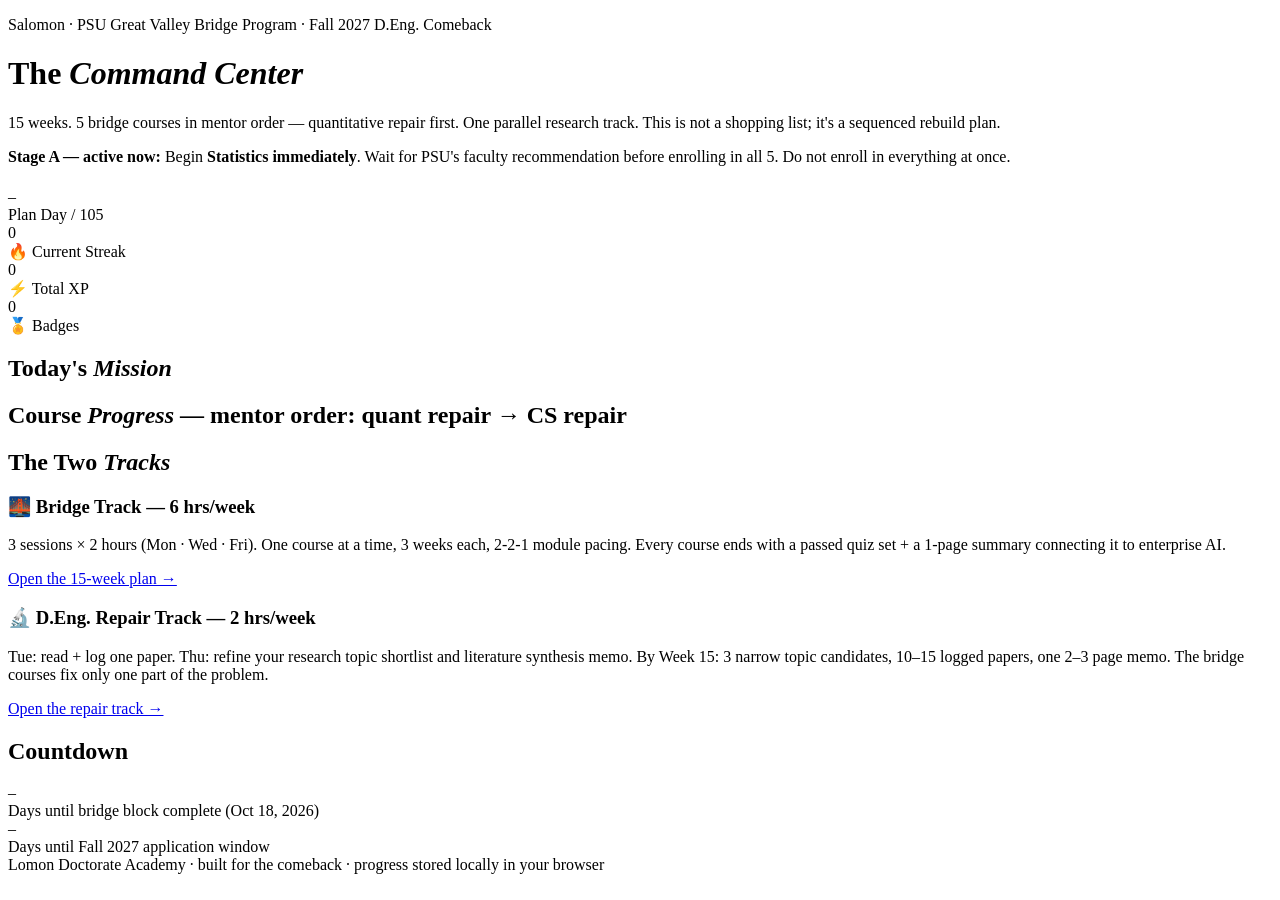
==== index.html @ 09ba7eee "Add files via upload" ====
<!DOCTYPE html>
<html lang="en">
<head>
<meta charset="UTF-8">
<meta name="viewport" content="width=device-width, initial-scale=1.0">
<title>Lomon Doctorate Academy — Command Center</title>
<link rel="preconnect" href="https://fonts.googleapis.com">
<link href="https://fonts.googleapis.com/css2?family=Fraunces:ital,wght@0,400;0,600;1,500&family=Space+Grotesk:wght@400;500;700&display=swap" rel="stylesheet">
<link rel="stylesheet" href="css/style.css">
</head>
<body>
<nav id="nav"></nav>
<main>
  <p class="kicker">Salomon · PSU Great Valley Bridge Program · Fall 2027 D.Eng. Comeback</p>
  <h1>The <em>Command Center</em></h1>
  <p class="sub">15 weeks. 5 bridge courses in mentor order — quantitative repair first. One parallel research track. This is not a shopping list; it's a sequenced rebuild plan.</p>

  <div class="banner" id="stageBanner">
    <b>Stage A — active now:</b> Begin <b>Statistics immediately</b>. Wait for PSU's faculty recommendation before enrolling in all 5. Do not enroll in everything at once.
  </div>

  <div class="grid grid-4" style="margin-top:22px">
    <div class="card stat-card"><div class="big" id="stDay">–</div><div class="lbl">Plan Day / 105</div></div>
    <div class="card stat-card"><div class="big" id="stStreak">0</div><div class="lbl">🔥 Current Streak</div></div>
    <div class="card stat-card"><div class="big" id="stXp">0</div><div class="lbl">⚡ Total XP</div></div>
    <div class="card stat-card"><div class="big" id="stBadges">0</div><div class="lbl">🏅 Badges</div></div>
  </div>

  <h2>Today's <em>Mission</em></h2>
  <div class="card" id="todayCard"></div>

  <h2>Course <em>Progress</em> <span class="small">— mentor order: quant repair → CS repair</span></h2>
  <div class="grid grid-3" id="courseRings"></div>

  <h2>The Two <em>Tracks</em></h2>
  <div class="grid grid-2">
    <div class="card">
      <h3>🌉 Bridge Track — 6 hrs/week</h3>
      <p class="small">3 sessions × 2 hours (Mon · Wed · Fri). One course at a time, 3 weeks each, 2-2-1 module pacing. Every course ends with a passed quiz set + a 1-page summary connecting it to enterprise AI.</p>
      <div style="margin-top:12px"><a class="btn small" href="plan.html">Open the 15-week plan →</a></div>
    </div>
    <div class="card">
      <h3>🔬 D.Eng. Repair Track — 2 hrs/week</h3>
      <p class="small">Tue: read + log one paper. Thu: refine your research topic shortlist and literature synthesis memo. By Week 15: 3 narrow topic candidates, 10–15 logged papers, one 2–3 page memo. The bridge courses fix only one part of the problem.</p>
      <div style="margin-top:12px"><a class="btn small teal" href="research.html">Open the repair track →</a></div>
    </div>
  </div>

  <h2>Countdown</h2>
  <div class="grid grid-2">
    <div class="card stat-card"><div class="big" id="cdBridge">–</div><div class="lbl">Days until bridge block complete (Oct 18, 2026)</div></div>
    <div class="card stat-card"><div class="big" id="cdApp">–</div><div class="lbl">Days until Fall 2027 application window</div></div>
  </div>

  <footer>Lomon Doctorate Academy · built for the comeback · progress stored locally in your browser</footer>
</main>

<script src="js/data.js"></script>
<script src="js/app.js"></script>
<script>
function ring(color, pct, label, sub, href) {
  const r = 40, circ = 2 * Math.PI * r, off = circ * (1 - pct);
  return `<a class="card" href="${href}" style="text-align:center;color:var(--ink);text-decoration:none">
    <div class="ring">
      <svg width="92" height="92"><circle cx="46" cy="46" r="${r}" stroke="var(--bg2)" stroke-width="8" fill="none"/>
      <circle cx="46" cy="46" r="${r}" stroke="${color}" stroke-width="8" fill="none" stroke-linecap="round"
        stroke-dasharray="${circ}" stroke-dashoffset="${off}"/></svg>
      <div class="pct">${Math.round(pct*100)}%</div>
    </div>
    <div style="margin-top:8px;font-weight:600;font-size:.9rem">${label}</div>
    <div class="small">${sub}</div></a>`;
}

function onStateChange() { render(); }

function render() {
  const s = STATE;
  const t = todayDayNumber();
  document.getElementById("stDay").textContent = t < 1 ? `T−${1-t}` : (t > TOTAL_DAYS ? "Done" : t);
  document.getElementById("stStreak").textContent = currentStreak(s);
  document.getElementById("stXp").textContent = totalXP(s).toLocaleString();
  document.getElementById("stBadges").textContent = earnedBadges(s).length + " / " + BADGES.length;

  // course rings
  document.getElementById("courseRings").innerHTML = COURSES.map(c =>
    ring(c.color, courseProgress(s, c.id), `${c.icon} ${c.code}`, `${c.name} · ${c.weeks}`, "courses.html#" + c.id)
  ).join("");

  // today's mission
  const tc = document.getElementById("todayCard");
  if (t < 1) {
    tc.innerHTML = `<h3>Plan starts ${fmtDateLong(START_DATE)}</h3>
      <p class="small">Pre-flight: enroll in <b>MATH 2350 Statistics</b> ($150 + $64 zyBook), email PSU for the faculty bridge-course recommendation, and set up your notes doc. Then Day 1 begins.</p>`;
  } else if (t > TOTAL_DAYS) {
    tc.innerHTML = `<h3>🎓 The 15-week block is over.</h3><p class="small">Move to the Nov–Dec 2026 phase of the roadmap: narrow 3 topics to 1 and expand your memo into a full literature review. See the D.Eng. Repair page.</p>`;
  } else {
    const wk = WEEKS[Math.floor((t - 1) / 7)];
    const wd = (t - 1) % 7;
    const tasks = dayTasks(wk, wd);
    const done = !!s.days[t];
    tc.innerHTML = `
      <div style="display:flex;justify-content:space-between;flex-wrap:wrap;gap:10px;align-items:center">
        <h3>Day ${t} · Week ${wk.n} · ${fmtDateLong(dateOfDay(t))}</h3>
        <span class="pill gold">${wk.phase}</span>
      </div>
      <p class="small" style="margin:4px 0 10px">${wk.theme}</p>
      <ul class="day-tasks">${tasks.map(x => `<li>▸ ${x}</li>`).join("")}</ul>
      <div style="margin-top:14px">
        <button class="btn ${done ? "ghost" : ""}" onclick="commit(s => s.days[${t}] = ${done ? "false" : "true"})">
          ${done ? "↺ Un-mark today" : "✅ Mark Day " + t + " complete (+" + XP.day + " XP)"}
        </button>
        <a class="btn ghost" style="margin-left:8px" href="plan.html#w${wk.n}">See full week</a>
      </div>`;
  }

  // countdowns
  const now = new Date().setHours(0,0,0,0);
  const end = dateOfDay(TOTAL_DAYS).getTime();
  document.getElementById("cdBridge").textContent = Math.max(0, Math.ceil((end - now)/86400000));
  document.getElementById("cdApp").textContent = Math.max(0, Math.ceil((REAPPLY_DATE - now)/86400000));
}
document.addEventListener("DOMContentLoaded", render);
</script>
</body>
</html>
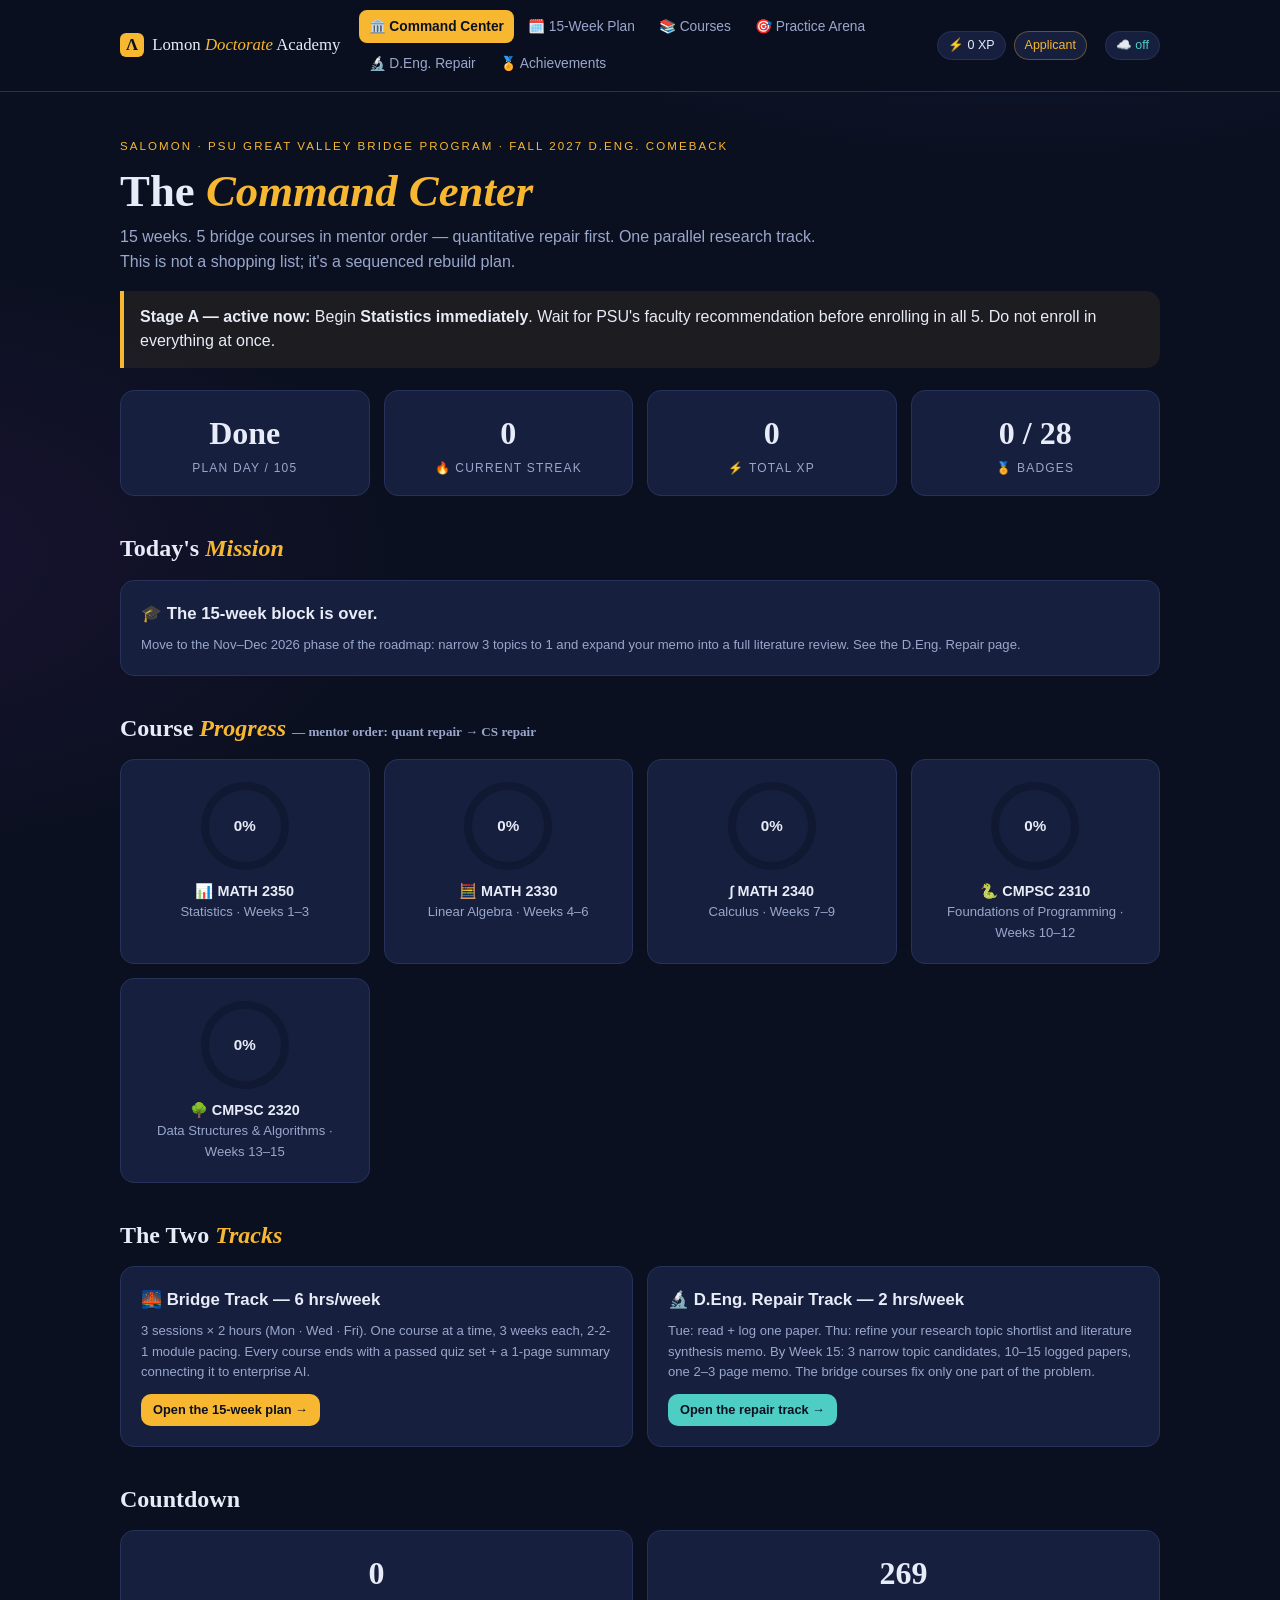
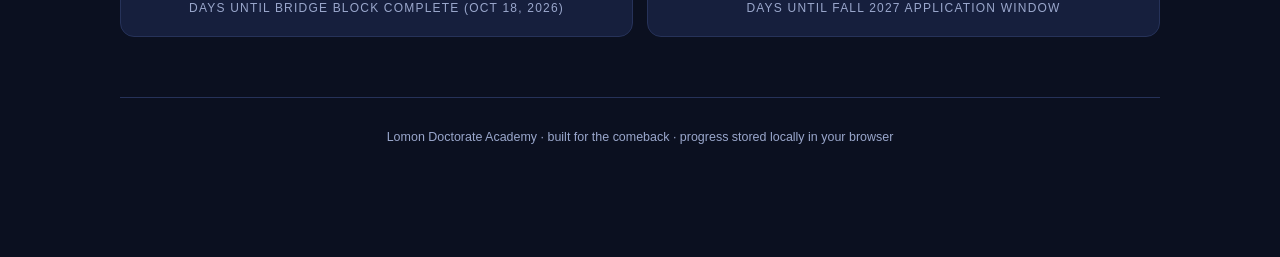
==== commit b2767f8f: "Add files via upload" ====
--- a/index.html
+++ b/index.html
@@ -57,6 +57,7 @@
 
 <script src="js/data.js"></script>
 <script src="js/app.js"></script>
+<script src="js/sync.js"></script>
 <script>
 function ring(color, pct, label, sub, href) {
   const r = 40, circ = 2 * Math.PI * r, off = circ * (1 - pct);
--- a/css/style.css
+++ b/css/style.css
@@ -0,0 +1,183 @@
+/* ============================================================
+   LOMON DOCTORATE ACADEMY — theme
+   ============================================================ */
+:root {
+  --bg: #0b1020;
+  --bg2: #111832;
+  --card: #161f3d;
+  --card2: #1c2750;
+  --line: #263259;
+  --ink: #e8ecf8;
+  --ink-dim: #9aa7cc;
+  --gold: #f7b731;
+  --teal: #4ecdc4;
+  --violet: #a55eea;
+  --red: #fc5c65;
+  --blue: #45aaf2;
+  --ok: #2ecc71;
+  --radius: 14px;
+  --font-display: "Fraunces", Georgia, serif;
+  --font-body: "Space Grotesk", -apple-system, "Segoe UI", sans-serif;
+}
+* { box-sizing: border-box; margin: 0; padding: 0; }
+html { scroll-behavior: smooth; }
+body {
+  background:
+    radial-gradient(1200px 600px at 80% -10%, #1b2a5e66 0%, transparent 60%),
+    radial-gradient(900px 500px at -10% 30%, #3b1b5e44 0%, transparent 60%),
+    var(--bg);
+  color: var(--ink);
+  font-family: var(--font-body);
+  min-height: 100vh;
+  line-height: 1.55;
+}
+main { max-width: 1080px; margin: 0 auto; padding: 28px 20px 90px; }
+a { color: var(--teal); text-decoration: none; }
+a:hover { text-decoration: underline; }
+
+/* ---------- nav ---------- */
+#nav { position: sticky; top: 0; z-index: 50; background: #0b1020ee; backdrop-filter: blur(8px); border-bottom: 1px solid var(--line); }
+.nav-inner { max-width: 1080px; margin: 0 auto; padding: 10px 20px; display: flex; align-items: center; gap: 18px; flex-wrap: wrap; }
+.brand { font-family: var(--font-display); font-size: 1.05rem; color: var(--ink); white-space: nowrap; }
+.brand em { color: var(--gold); font-style: italic; }
+.brand-mark { display: inline-block; background: var(--gold); color: #0b1020; border-radius: 6px; width: 24px; height: 24px; text-align: center; line-height: 24px; font-weight: 700; margin-right: 4px; }
+.nav-links { display: flex; gap: 4px; flex-wrap: wrap; flex: 1; }
+.nav-links a { color: var(--ink-dim); padding: 6px 10px; border-radius: 8px; font-size: .86rem; white-space: nowrap; }
+.nav-links a:hover { color: var(--ink); background: var(--card); text-decoration: none; }
+.nav-links a.active { color: #0b1020; background: var(--gold); font-weight: 600; }
+.nav-xp { display: flex; gap: 8px; align-items: center; }
+.xp-chip, .lvl-chip { font-size: .78rem; padding: 4px 10px; border-radius: 999px; border: 1px solid var(--line); background: var(--card); }
+.lvl-chip { color: var(--gold); border-color: #f7b73155; }
+.nav-toggle { display: none; background: none; border: 1px solid var(--line); color: var(--ink); border-radius: 8px; padding: 4px 10px; font-size: 1rem; cursor: pointer; }
+@media (max-width: 860px) {
+  .nav-toggle { display: block; margin-left: auto; }
+  .nav-links, .nav-xp { display: none; width: 100%; }
+  #nav.open .nav-links { display: flex; }
+  #nav.open .nav-xp { display: flex; }
+}
+
+/* ---------- typography ---------- */
+h1 { font-family: var(--font-display); font-weight: 600; font-size: clamp(1.9rem, 4vw, 2.8rem); line-height: 1.15; margin: 10px 0 8px; }
+h1 em { color: var(--gold); font-style: italic; }
+h2 { font-family: var(--font-display); font-size: 1.5rem; margin: 34px 0 12px; }
+h2 em { color: var(--gold); font-style: italic; }
+h3 { font-size: 1.05rem; margin-bottom: 8px; }
+.kicker { text-transform: uppercase; letter-spacing: .18em; font-size: .72rem; color: var(--gold); margin-top: 18px; }
+.sub { color: var(--ink-dim); max-width: 720px; }
+.small { font-size: .82rem; color: var(--ink-dim); }
+
+/* ---------- cards & layout ---------- */
+.card { background: var(--card); border: 1px solid var(--line); border-radius: var(--radius); padding: 20px; }
+.grid { display: grid; gap: 14px; }
+.grid-2 { grid-template-columns: repeat(auto-fit, minmax(300px, 1fr)); }
+.grid-3 { grid-template-columns: repeat(auto-fit, minmax(230px, 1fr)); }
+.grid-4 { grid-template-columns: repeat(auto-fit, minmax(170px, 1fr)); }
+.stat-card { text-align: center; padding: 18px 10px; }
+.stat-card .big { font-size: 2rem; font-weight: 700; font-family: var(--font-display); }
+.stat-card .lbl { font-size: .75rem; color: var(--ink-dim); text-transform: uppercase; letter-spacing: .1em; }
+.banner { border-left: 4px solid var(--gold); background: #f7b73112; padding: 14px 16px; border-radius: 0 var(--radius) var(--radius) 0; margin: 16px 0; }
+.banner.red { border-color: var(--red); background: #fc5c6512; }
+.banner.teal { border-color: var(--teal); background: #4ecdc412; }
+
+/* ---------- progress bars & rings ---------- */
+.bar { height: 10px; background: var(--bg2); border-radius: 999px; overflow: hidden; border: 1px solid var(--line); }
+.bar > i { display: block; height: 100%; border-radius: 999px; background: linear-gradient(90deg, var(--teal), var(--gold)); transition: width .5s ease; }
+.ring { position: relative; width: 92px; height: 92px; margin: 0 auto; }
+.ring svg { transform: rotate(-90deg); }
+.ring .pct { position: absolute; inset: 0; display: flex; align-items: center; justify-content: center; font-weight: 700; font-size: .95rem; }
+
+/* ---------- buttons & inputs ---------- */
+.btn { display: inline-block; background: var(--gold); color: #0b1020; font-weight: 600; border: none; border-radius: 10px; padding: 10px 18px; cursor: pointer; font-family: var(--font-body); font-size: .92rem; }
+.btn:hover { filter: brightness(1.1); }
+.btn.ghost { background: transparent; color: var(--ink); border: 1px solid var(--line); }
+.btn.small { padding: 6px 12px; font-size: .8rem; }
+.btn.teal { background: var(--teal); }
+.btn.danger { background: transparent; border: 1px solid var(--red); color: var(--red); }
+input[type="text"], input[type="number"], input[type="url"], textarea, select {
+  background: var(--bg2); border: 1px solid var(--line); color: var(--ink); border-radius: 8px;
+  padding: 8px 10px; font-family: var(--font-body); font-size: .9rem; width: 100%;
+}
+textarea { resize: vertical; min-height: 70px; }
+input:focus, textarea:focus, select:focus { outline: 2px solid #f7b73166; }
+
+/* ---------- checkable rows ---------- */
+.task { display: flex; gap: 10px; align-items: flex-start; padding: 8px 10px; border-radius: 8px; }
+.task:hover { background: var(--bg2); }
+.task input { margin-top: 4px; accent-color: var(--gold); width: 16px; height: 16px; flex-shrink: 0; }
+.task.done label { color: var(--ink-dim); text-decoration: line-through; }
+.task label { cursor: pointer; font-size: .92rem; }
+
+/* ---------- week / day cards ---------- */
+.week-card { border: 1px solid var(--line); border-radius: var(--radius); overflow: hidden; margin-bottom: 14px; background: var(--card); }
+.week-head { display: flex; align-items: center; gap: 12px; padding: 14px 18px; cursor: pointer; background: var(--card2); flex-wrap: wrap; }
+.week-head:hover { filter: brightness(1.08); }
+.week-num { font-family: var(--font-display); font-size: 1.2rem; color: var(--gold); white-space: nowrap; }
+.week-theme { flex: 1; font-size: .92rem; min-width: 200px; }
+.week-meta { font-size: .75rem; color: var(--ink-dim); white-space: nowrap; }
+.week-body { display: none; padding: 8px 12px 16px; }
+.week-card.open .week-body { display: block; }
+.day-row { border-top: 1px solid var(--line); padding: 10px 6px; }
+.day-row.today { background: #f7b7310d; border-left: 3px solid var(--gold); border-radius: 6px; }
+.day-title { display: flex; align-items: center; gap: 10px; font-weight: 600; font-size: .9rem; }
+.day-title .date { color: var(--ink-dim); font-weight: 400; font-size: .8rem; }
+.day-title input { accent-color: var(--ok); width: 17px; height: 17px; }
+.day-tasks { margin: 6px 0 0 28px; font-size: .85rem; color: var(--ink-dim); }
+.day-tasks li { margin: 3px 0; list-style: none; }
+.pill { display: inline-block; padding: 2px 10px; border-radius: 999px; font-size: .72rem; border: 1px solid var(--line); color: var(--ink-dim); }
+.pill.gold { color: var(--gold); border-color: #f7b73155; }
+.pill.ok { color: var(--ok); border-color: #2ecc7155; }
+
+/* ---------- badges ---------- */
+.badge-grid { display: grid; grid-template-columns: repeat(auto-fill, minmax(150px, 1fr)); gap: 12px; }
+.badge { text-align: center; padding: 16px 8px; border-radius: var(--radius); border: 1px solid var(--line); background: var(--card); position: relative; }
+.badge .b-icon { font-size: 2rem; filter: grayscale(1) opacity(.35); }
+.badge.earned .b-icon { filter: none; }
+.badge .b-name { font-weight: 600; font-size: .84rem; margin-top: 6px; }
+.badge .b-desc { font-size: .72rem; color: var(--ink-dim); margin-top: 3px; }
+.badge.earned { box-shadow: 0 0 0 1px #f7b73144, 0 4px 18px #f7b73122; }
+.badge .tier { position: absolute; top: 8px; right: 8px; font-size: .65rem; text-transform: uppercase; letter-spacing: .08em; }
+.tier.bronze { color: #cd7f32; } .tier.silver { color: #c0c6d4; } .tier.gold { color: var(--gold); } .tier.diamond { color: #7ee8fa; }
+
+/* ---------- practice arena ---------- */
+.subject-btn { display: flex; align-items: center; gap: 10px; width: 100%; text-align: left; background: var(--card); border: 1px solid var(--line); color: var(--ink); border-radius: 12px; padding: 14px; cursor: pointer; font-family: var(--font-body); font-size: .95rem; }
+.subject-btn:hover { border-color: var(--gold); }
+.subject-btn.sel { border-color: var(--gold); background: #f7b7310d; }
+.q-card { background: var(--card2); border: 1px solid var(--line); border-radius: var(--radius); padding: 22px; }
+.q-text { font-size: 1.08rem; margin-bottom: 16px; white-space: pre-wrap; }
+.q-text code, .day-tasks code, .q-choice code { background: #0b1020; padding: 2px 6px; border-radius: 5px; font-size: .9em; color: var(--teal); }
+pre.code { background: #0b1020; border: 1px solid var(--line); border-radius: 10px; padding: 14px; overflow-x: auto; font-size: .88rem; color: var(--teal); margin-bottom: 16px; white-space: pre; }
+.q-choice { display: block; width: 100%; text-align: left; background: var(--bg2); border: 1px solid var(--line); color: var(--ink); border-radius: 10px; padding: 12px 14px; margin: 8px 0; cursor: pointer; font-family: var(--font-body); font-size: .92rem; }
+.q-choice:hover { border-color: var(--teal); }
+.q-choice.correct { border-color: var(--ok); background: #2ecc7115; }
+.q-choice.wrong { border-color: var(--red); background: #fc5c6515; }
+.explain { border-left: 3px solid var(--teal); background: #4ecdc40d; padding: 12px 14px; border-radius: 0 10px 10px 0; margin-top: 14px; font-size: .9rem; }
+.session-bar { display: flex; gap: 14px; align-items: center; flex-wrap: wrap; margin-bottom: 16px; }
+
+/* ---------- tables ---------- */
+table { width: 100%; border-collapse: collapse; font-size: .88rem; }
+th, td { text-align: left; padding: 9px 10px; border-bottom: 1px solid var(--line); }
+th { color: var(--ink-dim); font-weight: 600; text-transform: uppercase; font-size: .7rem; letter-spacing: .08em; }
+tr.total td { font-weight: 700; color: var(--gold); }
+
+/* ---------- timeline ---------- */
+.timeline { position: relative; margin-left: 10px; padding-left: 26px; border-left: 2px solid var(--line); }
+.tl-item { position: relative; padding: 10px 0 18px; }
+.tl-item::before { content: ""; position: absolute; left: -33px; top: 16px; width: 12px; height: 12px; border-radius: 50%; background: var(--card); border: 2px solid var(--ink-dim); }
+.tl-item.key::before { background: var(--gold); border-color: var(--gold); box-shadow: 0 0 12px #f7b73188; }
+.tl-when { font-weight: 700; color: var(--gold); font-size: .85rem; }
+.tl-what { font-size: .9rem; color: var(--ink-dim); margin-top: 3px; max-width: 640px; }
+
+/* ---------- toast & confetti ---------- */
+#toast { position: fixed; bottom: 26px; left: 50%; transform: translateX(-50%) translateY(20px); background: var(--card2); border: 1px solid var(--gold); color: var(--ink); padding: 12px 22px; border-radius: 12px; opacity: 0; transition: all .3s; z-index: 100; pointer-events: none; font-size: .92rem; box-shadow: 0 8px 30px #00000088; }
+#toast.show { opacity: 1; transform: translateX(-50%) translateY(0); }
+.confetti { position: fixed; top: -12px; width: 9px; height: 14px; z-index: 99; border-radius: 2px; animation: fall 1.9s ease-in forwards; pointer-events: none; }
+@keyframes fall { to { transform: translateY(105vh) rotate(720deg); opacity: .7; } }
+
+/* ---------- paper log ---------- */
+.paper-card { border: 1px solid var(--line); border-radius: 12px; padding: 14px 16px; background: var(--card); margin-bottom: 10px; }
+.paper-card h4 { font-size: .95rem; margin-bottom: 6px; }
+.paper-fields { display: grid; grid-template-columns: repeat(auto-fit, minmax(200px, 1fr)); gap: 8px; font-size: .82rem; }
+.paper-fields b { color: var(--gold); font-size: .72rem; text-transform: uppercase; letter-spacing: .06em; display: block; }
+.field-lbl { color: var(--gold); font-size: .72rem; text-transform: uppercase; letter-spacing: .06em; display: block; margin: 10px 0 4px; }
+
+footer { text-align: center; color: var(--ink-dim); font-size: .78rem; padding: 30px 0 20px; border-top: 1px solid var(--line); margin-top: 60px; }
